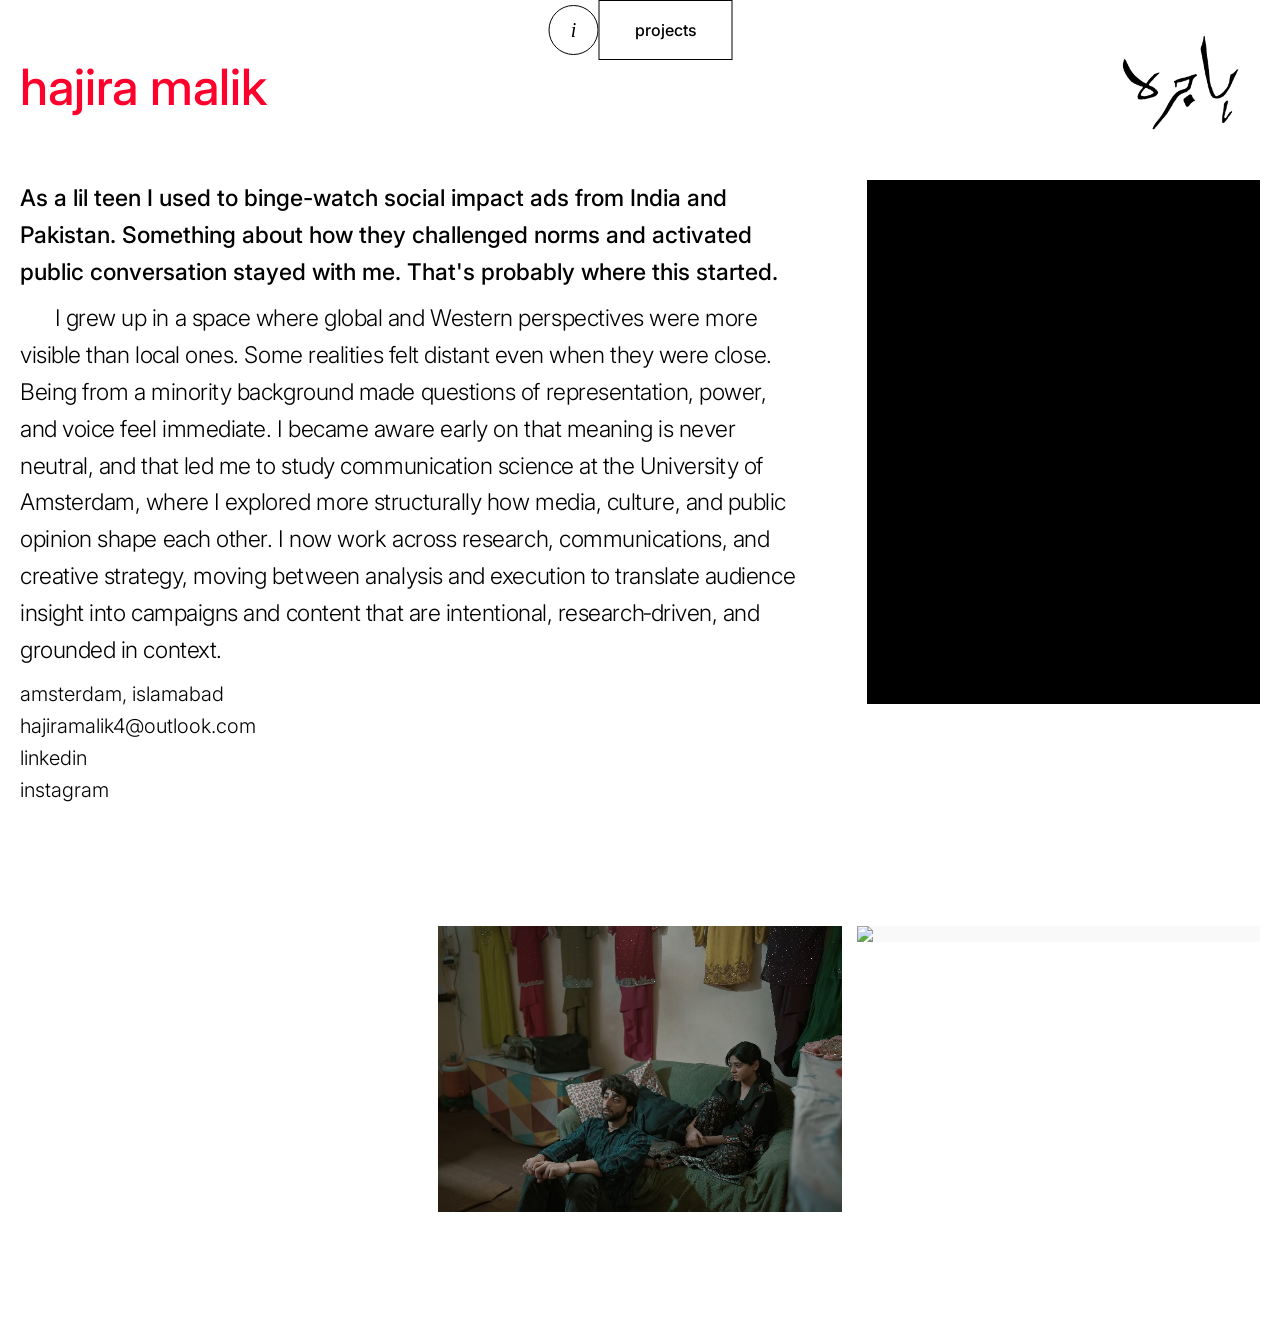
==== about.html @ e4015e8f "abc" ====
<!DOCTYPE html>
<html lang="en">

<head>
    <meta charset="UTF-8">
    <meta name="viewport" content="width=device-width, initial-scale=1.0">
    <title>hajira malik — about</title>
    <link rel="stylesheet" href="style.css">
</head>

<body class="about-page">

    <div class="layout">

        <!-- Fixed Corner Elements -->
        <div class="fixed-element top-right">
            <img src="images/urdu_name_correct.png" alt="Hajira Malik in Urdu" class="urdu-name-img">
        </div>

        <div class="fixed-element top-left">
            <div class="english-name">hajira malik
                <div class="pronunciation-tooltip">pronounced <s>hajeera</s> haj-ra<br>
                    <span class="def-italic">emigration, flight</span>
                </div>
            </div>
        </div>

        <!-- Boxed Navigation (Global) -->
        <nav class="boxed-nav">
            <a href="about.html" class="nav-box icon-box">i</a>
            <a href="index.html" class="nav-box link-box">projects</a>
        </nav>

        <main class="about-container">
            <!-- Main Top Grid -->
            <div class="about-top-grid">

                <!-- Column 1: Bio -->
                <div class="about-bio-col">
                    <p>As a lil teen I used to binge-watch social impact ads from India and Pakistan. Something about
                        how they challenged norms and activated public conversation stayed with me. That's probably
                        where this started.
                    </p>
                    <p class="about-sectionIndent">
                        I grew up in a space where global and Western perspectives were more visible than local ones.
                        Some realities felt distant even when they were close. Being from a minority background made
                        questions of representation, power, and voice feel immediate. I became aware early on that
                        meaning is never neutral, and that led me to study communication science at the University of
                        Amsterdam, where I explored more structurally how media, culture, and public opinion shape each
                        other. I now work across research, communications, and creative strategy, moving between
                        analysis and execution to translate audience insight into campaigns and content that are
                        intentional, research‑driven, and grounded in context.
                    </p>
                    <div class="about-contact" style="margin-top: 10px;">
                        amsterdam, islamabad<br>
                        <a href="mailto:hajiramalik4@outlook.com">hajiramalik4@outlook.com</a><br>
                        <a href="https://www.linkedin.com/in/hajiramalik" target="_blank">linkedin</a><br>
                        <a href="https://www.instagram.com/hajiraa.malik/" target="_blank">instagram</a>
                    </div>
                </div>



                <!-- Column 3: Video Block -->
                <div class="about-img-col">
                    <a href="https://youtu.be/-_3PZiXKd8U?si=nVyexoThPWmWG-Qh" target="_blank" class="about-video-link">
                        <div class="about-video-block">
                            <video muted loop playsinline>
                                <source src="images/straatvolkunst2025.mp4" type="video/mp4">
                            </video>
                        </div>
                    </a>
                </div>
            </div>

            <!-- Bottom Moodboard Gallery -->
            <section class="moodboard-section">
                <div class="moodboard-grid">
                    <div class="moodboard-item" <img src="images/JOYLAND.jpg">
                    </div>
                    <div class="moodboard-item" data-artist="Pakeezah" data-title="Aik Aur Pakeezah" data-year="2024"
                        data-medium="Mixed Media" data-dims="Square">
                        <img src="images/aikaurpakeezah.jpg">
                    </div>
                    <div class="moodboard-item" data-artist="Mood Section" data-title="Exhibition Observation"
                        data-year="2025" data-medium="Photography" data-dims="Variable">
                        <img src="images/about_1.JPG">
                    </div>
                
                </div>
            </section>
        </main>
    </div>

    </div>

    <!-- Moodboard Lightbox Viewer -->
    <div id="moodboard-lightbox" class="lightbox-overlay">
        <span class="lightbox-close">&times;</span>
        <div class="lightbox-main">
            <div class="lightbox-content">
                <img id="lightbox-img" src="" alt="">
                <video id="lightbox-video" src="" autoplay muted loop playsinline></video>
                <div id="lightbox-caption" class="lightbox-caption"></div>
            </div>
            <div class="lightbox-nav">
                <button id="lightbox-prev" class="nav-arrow">&lt;</button>
                <button id="lightbox-next" class="nav-arrow">&gt;</button>
            </div>
        </div>
    </div>

    <script src="script.js"></script>
</body>

</html>
---- style.css ----
@import url('https://fonts.googleapis.com/css2?family=Inter:wght@400;500;600;700&family=Noto+Nastaliq+Urdu:wght@400;700&display=swap');

:root {
    --bg-color: #ffffff;
    --text-color: #000000;
    --highlight-color: #C2B6C6;
    --gray-text: #D1D1D1;
    --font-inter: 'Inter', sans-serif;
    --font-urdu: 'Noto Nastaliq Urdu', serif;
}

/* Base Styles */
* {
    margin: 0;
    padding: 0;
    box-sizing: border-box;
    -webkit-font-smoothing: antialiased;
}

::selection {
    background: transparent;
    color: #FF0000;
}

/* Specific exclusions for non-selectable text */
.english-name,
.urdu-name-img,
.project-title-neutral,
.urdu-font {
    user-select: none;
    -webkit-user-select: none;
}

body {
    background-color: var(--bg-color);
    color: var(--text-color);
    font-family: var(--font-inter);
    font-weight: 500;
    /* Medium for body */
    line-height: 1.5;
    -webkit-font-smoothing: antialiased;
    overflow-x: hidden;
}

h1,
h2,
h3,
.bold {
    font-weight: 700;
    /* Bold/Semi-bold for headers */
}

a {
    text-decoration: none;
    color: inherit;
}

/* Layout */
.layout {
    width: 100vw;
    min-height: 100vh;
    padding: 100px 0 10px 0;
    position: relative;
    /* Extra top padding to clear the fixed nav */
    justify-self: end;

}

/* Fixed Elements */
.fixed-element {
    position: fixed;
    z-index: 100;
}

.top-right {
    top: 20px;
    right: 20px;
    /* Standardized to match gallery/content margins */
    position: absolute !important;
    z-index: 2000;
}

.top-left {
    top: 50px;
    left: 20px;
    /* Symmetric placement */
    position: absolute !important;
    z-index: 2000;
}

/* English Name & Hover Tooltip */
.english-name-wrapper {
    text-align: left;
}

.english-name {
    font-family: var(--font-inter);
    font-size: 50px;
    font-weight: 500;
    text-transform: lowercase;
    color: #fe002c;
    cursor: pointer;
    position: relative;
    display: inline-block;
}

.pronunciation-tooltip {
    visibility: hidden;
    opacity: 0;
    position: absolute;
    top: 100%;
    left: 0;
    width: max-content;
    font-family: var(--font-inter);
    font-size: 14px;
    /* ~11-12pt */
    color: black;
    text-align: left;
    padding-top: 8px;
    transition: opacity 0.3s ease, visibility 0.3s ease;
    line-height: 1;
    white-space: pre-line;
}

.english-name:hover .pronunciation-tooltip {
    visibility: visible;
    opacity: 1;
}

.def-italic {
    font-style: italic;
}

.bottom-right {
    bottom: 30px;
    right: 40px;
    position: fixed;
    z-index: 2000;
}

.urdu-name-img {
    height: 120px;
    /* Restored size */
    width: auto;
    display: block;
    background: transparent !important;
    padding: 0 !important;
    margin: 0 !important;
}

.menu-ur {
    list-style: none;
    display: flex;
    gap: 30px;
    direction: rtl;
    font-size: 32px;
    font-weight: 700;
    font-family: var(--font-urdu);
}

.urdu-font {
    font-family: var(--font-urdu);
    font-size: 1.2em;
    /* Slightly larger as Nastaliq can appear small */
}

.menu-ur a {
    transition: color 0.2s ease;
}

.menu-ur a:hover {
    color: var(--highlight-color);
}

/* Boxed Navigation Styling (Tillmann Franzen Style) */
.boxed-nav {
    position: fixed;
    top: 0;
    left: 50%;
    transform: translateX(-50%);
    display: flex;
    align-items: center;
    justify-content: center;
    margin: 0;
    padding: 0;
    z-index: 2000;
    /* Above everything */
    background-color: transparent;
    /* Keep it clean */
}

.nav-box {
    height: 60px;
    /* Precise height */
    border: 1px solid black;
    margin-right: -1px;
    /* Collapse borders */
    display: flex;
    align-items: center;
    justify-content: center;
    padding: 0 35px;
    /* Generous horizontal padding */
    font-size: 16px;
    font-weight: 500;
    color: black;
    text-transform: lowercase;
    transition: background-color 0.2s ease, border-color 0.2s ease, color 0.2s ease;
    cursor: pointer;
    background-color: white !important;
    /* Restore white background fill */
}

.nav-box:hover {
    border-color: #fe002c;
    color: #fe002c;
}

.icon-box {
    width: 50px;
    height: 50px;
    border-radius: 50%;
    /* Perfect circle */
    margin-right: 0px;
    /* Space between circle and boxes */
    padding: 0;
    font-family: serif;
    font-style: italic;
    font-size: 20px;
}


.icon-box:hover {
    border-color: #fe002c;
    color: #fe002c;
    background-color: white !important;
}

/* Profile Section */
.profile-section {
    width: 100%;
    padding: 0 5% 20px 5%;
    /* Aligned at 5% */
    display: grid;
    grid-template-columns: 1fr 1fr;
    gap: 80px;
}


.profile-bio {
    font-size: 18px;
    line-height: 1.6;
    color: #333;
}

.profile-bio p {
    margin-bottom: 20px;
}

.profile-bio a {
    font-weight: 400;
    /* Regular weight for links */
}

/* Separator Line (Semiotik style) */
.separator-line {
    width: 50%;
    /* Adjusted for profile-left column roughly */
    height: 0;
    border-bottom: 1px solid black;
    margin-left: 7%;
    /* 5% + 2% inset */
    margin-bottom: 30px;
}

/* Neutral Plus Index Style */
.project-list-neutral {
    padding: 80px 0 0 0;
    /* No padding here to allow full-bleed children */
    text-align: left;
}

.project-entry-neutral {
    display: block;
    margin: 0 0 5px 0;
    width: 100%;
    max-width: none;
    text-align: left;
    white-space: normal;
}

.project-head-neutral {
    display: inline-block;
    max-width: calc(100vw - 10px);
    cursor: pointer;
    text-align: left;
    margin-left: 8px;
    /* Margin matches the divider width to align the box edge */
}

.project-title-neutral {
    display: inline;
    font-family: "Inter", "Helvetica Neue", Arial, sans-serif;
    font-size: clamp(14px, 4vw, 55px);
    font-weight: 400;
    letter-spacing: -0.02em;
    line-height: 1.5;
    color: #1A1A1A;
    --title-rule-color: #1A1A1A;
    /* Correct underlines and dot visible by default */
    text-transform: none;
    padding: 0 1px;
    /* Minimal internal padding as requested */
    border-bottom: 1px solid var(--title-rule-color);
    -webkit-box-decoration-break: clone;
    box-decoration-break: clone;
    transition: background-color 0.2s ease, border-bottom-color 0.2s ease;
}

.brand-prefix {
    color: #d3d3d8;
    /* red colour */
}

.project-title-neutral::after {
    content: "  ●";
    display: inline;
    font-size: 0.8em;
    line-height: 1;
    color: var(--title-rule-color);
    transition: color 0.2s ease;
}

.project-bar-neutral {
    display: none;
}

.project-head-neutral:hover .project-title-neutral,
.project-entry-neutral.is-expanded .project-title-neutral {
    background-color: #d2d2d7;
    color: white;
    /* Use black text on the new highlight color */
    --title-rule-color: #d2d2d7;
}

.project-head-neutral:hover .brand-prefix,
.project-entry-neutral.is-expanded .brand-prefix {
    color: #494749;
}

.project-head-neutral:hover .project-title-neutral::after,
.project-entry-neutral.is-expanded .project-title-neutral::after {
    color: white;
}

.project-head-neutral:focus-visible {
    outline: 2px solid white;
    outline-offset: 2px;
}

/* Staggered Indentation */
.offset-0 {
    margin-left: 0;
}

.offset-40 {
    margin-left: 0;
}

.offset-80 {
    margin-left: 0;
}

/* Projects Section */
.projects-section {
    margin-top: 0;
}

.projects-section .project-head-neutral {
    -webkit-user-select: none;
    user-select: none;
}

/* Neutral.plus–style expandable project panel (full bleed, yellow) */
.project-detail-neutral {
    width: 100vw;
    margin-left: calc(-50vw + 50%) !important;
    position: relative;
    box-sizing: border-box;
    background-color: #d2d2d7;
    color: #000000;
    max-height: 0;
    overflow: hidden;
    transition: max-height 0.6s cubic-bezier(0.4, 0, 0.2, 1);
    padding-bottom: 0;
    /* Fix: removed padding to prevent "purple lines" when closed */
}

.project-detail-neutral-inner {
    width: 100%;
    display: flex;
    flex-direction: column;
    padding-bottom: 8px;
    /* Correct place for bottom lavender margin */
}

/* 11-Column Hard-Grid System */
/* Grid: 8px | 1fr | 1fr | 1fr | 1fr | 8px | 1fr | 1fr | 1fr | 1fr | 8px */
.neutral-project-grid {
    display: grid;
    grid-template-columns: 8px repeat(4, minmax(0, 1fr)) 8px repeat(4, minmax(0, 1fr)) 8px;
    width: 100%;
}

/* Header Cells (Row 1) */
.neutral-header-cell {
    padding: 20px;
    /* 20px padding all around as requested */
    padding-left: 30px;
    grid-row: 1;
    font-size: 14px;
    font-weight: 500;
    line-height: 1.2;
    text-transform: none;
    white-space: nowrap;
    /* Prevent skills from line-wrapping */
}

/* Content Row (Row 2) */
.neutral-divider-wrap {
    position: relative;
    height: 100%;
    /* This container determines the height of the divider */
}

.neutral-divider-wrap::before {
    content: '';
    position: absolute;
    left: -28px;
    /* Aligns with the 8px grid column */
    top: 0px;
    bottom: 0px;
    width: 8px;
    background-color: #ffffff;
}

/* For the far right divider */
.neutral-divider-wrap.has-right::after {
    content: '';
    position: absolute;
    right: -28px;
    top: 0px;
    bottom: 0px;
    width: 8px;
    background-color: #ffffff;
}

.neutral-content-cell {
    padding: 0 20px;
    grid-row: 2;
}

.neutral-body-text p {
    margin: 0;
    /* Exactly paragraph line spacing between blocks */
}

.neutral-body-text .indent-para {
    text-indent: 1.5em;
    /* Traditional left indent for paragraphs */
}

/* Media Grid - 4 dividers (yellow) and 3 columns (white) */
.neutral-media-grid-container {
    display: grid;
    grid-template-columns: 8px minmax(0, 1fr) 8px minmax(0, 1fr) 8px minmax(0, 1fr) 8px;
    width: 100%;
    margin-top: 2px;
    /* 2px spacing between content and media */
    background-color: #d2d2d7;
}

.m-v-divider {
    background-color: #d2d2d7;
    grid-row: 1;
}

.m-v-1 {
    grid-column: 1;
}

.m-v-2 {
    grid-column: 3;
}

.m-v-3 {
    grid-column: 5;
}

.m-v-4 {
    grid-column: 7;
}

.neutral-media-tile {
    background-color: #ffffff;
    min-height: 0;
    height: auto;
    align-self: start;
    width: 100%;
    position: relative;
    overflow: hidden;
}


/* Typography & Details */
.neutral-project-title {
    font-size: 34px;
    /* Reduced specific font size */
    font-weight: 400;
    /* Normal weight */
    line-height: 0.85;
    letter-spacing: -0.05em;
    text-transform: none;
    margin: 0;
}

.neutral-body-text {
    font-size: 16px;
    line-height: 1.6;
    font-weight: 400;
    color: #000000;
}

/* Responsive adjustments */
@media (max-width: 900px) {
    .neutral-project-grid {
        grid-template-columns: 8px 1fr 8px;
    }

    .neutral-header-cell {
        grid-column: 2 !important;
        grid-row: auto;
    }

    .neutral-v-divider {
        grid-row: span 10;
    }

    .neutral-content-cell {
        grid-column: 2 !important;
        grid-row: auto;
    }

    .v-divider-middle {
        display: none;
    }

    .neutral-media-grid-container {
        grid-template-columns: 8px 1fr 8px;
    }
}

.project-list {
    display: flex;
    flex-direction: column;
}

.project-item {
    border-bottom: 1px solid transparent;
    /* Optional divider placeholder */
}

.project-row {
    width: 100vw;
    padding: 10px 5%;
    /* Tight vertical padding */
    background-color: transparent;
    transition: background-color 0.2s ease;
    display: flex;
    align-items: center;
    cursor: pointer;
}

.project-item.expanded .project-row {
    background-color: var(--highlight-color);
}

.project-row:hover {
    background-color: #d2d2d7;
}

.project-title {
    font-size: 28px;
    font-weight: 700;
    color: black;
    text-transform: lowercase;
}

/* Project Details Section */
.project-detail {
    background-color: var(--highlight-color);
    max-height: 0;
    overflow: hidden;
    transition: max-height 0.4s ease-out;
    width: 100vw;
}

.detail-inner {
    padding: 20px 0 60px 0;
}

/* Info Bar */
.info-bar {
    display: grid;
    grid-template-columns: 1fr 1fr;
    gap: 80px;
    padding: 12px 5%;
    border-top: 1px solid black;
    border-bottom: 1px solid black;
    margin-bottom: 50px;
}

.info-item .label {
    display: block;
    font-size: 10px;
    font-weight: 700;
    text-transform: uppercase;
    color: black;
    margin-bottom: 4px;
}

.info-item .value {
    font-size: 16px;
    font-weight: 400;
    color: black;
}

/* Content Split */
.detail-content {
    display: flex;
    padding: 0 5%;
    gap: 80px;
}

.content-left {
    flex: 0 0 40%;
}

.content-right {
    flex: 0 0 60%;
}

.impact-statement {
    font-size: 40px;
    font-weight: 700;
    line-height: 1.1;
    color: black;
    margin-bottom: 30px;
}

.project-description {
    font-size: 18px;
    line-height: 1.6;
    color: black;
}

.project-image {
    width: 100%;
    height: auto;
    margin-top: 30px;
}

.project-links {
    margin-top: 40px;
}

.project-link {
    display: inline-block;
    font-size: 16px;
    font-weight: 600;
    text-decoration: underline;
    text-underline-offset: 4px;
    transition: color 0.2s ease;
}

.project-link:hover {
    color: white;
    /* Contrast against yellow */
}

/* Home Page: Random Gallery */
.home-page .layout {
    padding: 0;
    overflow: hidden;
    /* Crop overflow */
}

.gallery-bleed {
    display: flex;
    flex-direction: row;
    /* Grow to the right */
    align-items: flex-end;
    /* Align older items to the bottom */
    height: 100vh;
    width: 100vw;
    background-color: var(--bg-color);
    overflow: hidden;
    /* Crop overflow */
}

.gallery-item {
    height: 100vh;
    /* Default height */
    width: auto;
    overflow: hidden;
    position: relative;
    border: none;
    margin: 0;
    padding: 0;
    flex-shrink: 0;
    transition: height 0.6s cubic-bezier(0.4, 0, 0.2, 1);
}

.gallery-item.old {
    height: 40vh;
    /* Shrunk size for previous items */
}

.gallery-item img,
.gallery-item video {
    height: 100%;
    width: auto;
    display: block;
}

/* About Page Redesign (Heerz Tooya style) */
.about-page {
    background-color: #ffffff !important;
    color: black;
    /* Hide scrollbar while keeping functionality */
    -ms-overflow-style: none;
    /* IE and Edge */
    scrollbar-width: none;
    /* Firefox */
}

.about-page::-webkit-scrollbar {
    display: none;
    /* Chrome, Safari and Opera */
}

.video-hover-tile video {
    width: 100%;
    display: block;
    pointer-events: none;
    /* keeps link clickable */
}

.project-video-hover {
    position: relative;
    width: 100%;
    overflow: hidden;
    cursor: pointer;
}

.project-video-hover video {
    width: 100%;
    display: block;
    object-fit: cover;
}

#bg-video,
#bg-image {
    display: none;
}

.about-page .boxed-nav .nav-box {
    background-color: white !important;
    border-color: black;
    color: black;
}

.about-page .boxed-nav .nav-box:hover {
    border-color: #fe002c;
    color: #fe002c;
}

/* Container for minimalist about layout */
.about-container {
    padding: 80px 20px 100px 20px;
    /* 80px top = 60px nav + 20px gap. 28px side margin matches Projects content */
    display: flex;
    flex-direction: column;
    gap: 20px;
    /* spacing between blocks */
}

.about-section {
    font-size: clamp(14px, 4vw, 24px);
    /* Large, responsive typography */
    font-weight: 300;
    line-height: 1.5;
    letter-spacing: -0.02em;
    max-width: none;
    text-align: justify;
}

.about-section p {
    padding: 0px 100px 0px 100px;
    font-size: clamp(14px, 4vw, 23px);
    font-weight: 300;
}

.about-sectionIndent {
    font-size: clamp(14px, 4vw, 23px);
    font-weight: 300;
    line-height: 1.6;
    letter-spacing: -0.02em;
    text-indent: 1.5em;
    /* Significant indent after first paragraph */
    text-align: left;
}

.about-contact {
    font-size: clamp(14px, 4vw, 20px);
    font-weight: 300;
    line-height: 1.6;
    margin-top: 0;
    /* Margin handled by parent wrapper */
}

.about-contact a:hover {
    color: #fe002c;
}

/* Row-based layout for contact and bleeding media */
.contact-media-wrapper {
    display: flex;
    justify-content: space-between;
    align-items: flex-start;
    /* Aligns contact info at the top, directly below the text */
    margin-top: 0;
    gap: 10px;
    width: 100%;
}

.about-media-bleed {
    flex: 0 0 70%;
    /* Expanded width to be closer to contact text */
    aspect-ratio: 4 / 3;
    margin-right: -28px;
    /* Bleeds out of the 28px container padding to reach screen edge */
    background-color: transparent;
    overflow: hidden;
}

.about-media-bleed video,
.about-media-bleed img {
    width: 100%;
    height: 100%;
    object-fit: cover;
    display: block;
}

.about-page .urdu-name-img {
    filter: none;
}

/* Modular Franzen Layout */
#franzen-layout {
    position: absolute;
    top: 0;
    /* Start from the very top */
    left: 0;
    width: 100vw;
    height: 100vh;
    /* Full viewport height */
    overflow-y: auto;
    /* Allow the layout to scroll internally */
    overflow-x: hidden;
    z-index: 10;
    /* Lower than nav-box which is 2000 */
    padding-top: 60px;
    /* Start blocks below the nav initially */
    padding-bottom: 0px;
    /* No extra scrolling room at the bottom */
}

/* Removed redundant local selection styles to favor global red highlight */

.f-row-1 {
    display: flex;
    align-items: flex-end;
    /* Align the bottoms of yellow and magenta */
    width: 100%;
}

.f-window {
    position: relative;
    /* Changed from absolute to prevent overlaps */
    border: 1.5px solid black;
    border-radius: 8px;
    /* lil rounded corners */
    box-sizing: border-box;
    display: flex;
    flex-direction: column;
    padding: 20px;
    transition: opacity 0.3s ease;
    height: fit-content;
    /* Grow infinitely to fit content */
}

/* Hide scrollbars for cleaner look */
#franzen-layout::-webkit-scrollbar,
.f-window::-webkit-scrollbar {
    display: none;
}

#franzen-layout,
.f-window {
    -ms-overflow-style: none;
    /* IE and Edge */
    scrollbar-width: none;
    /* Firefox */
}

.f-window-close {
    position: absolute;
    top: -1.5px;
    right: -1.5px;
    width: 50px;
    height: 50px;
    background: white;
    border: 1.5px solid black;
    border-radius: 8px;
    /* Round edges like the blocks */
    cursor: pointer;
    font-weight: normal;
    /* Normal weight for 'x' */
    font-family: Arial, sans-serif;
    font-size: 24px;
    display: flex;
    /* Center x perfectly */
    align-items: center;
    justify-content: center;
    padding: 0;
    z-index: 20;
    transition: background-color 0.2s ease;
}

.f-window-close:hover {
    background: #f0f0f0;
}

.f-content {
    font-size: clamp(20px, 2.5vw, 36px);
    font-weight: 500;
    line-height: 1.1;
    letter-spacing: -0.02em;
    margin: 30px 10px 10px 10px;
    /* 10px margin left/right as requested */
    color: black;
}

.f-red .f-content {
    font-size: clamp(16px, 1.8vw, 24px);
    /* Smaller text for red block */
}

.f-contact {
    font-size: clamp(16px, 1.8vw, 24px);
    line-height: 1.3;
}

.f-contact a {
    color: black;
    text-decoration: none;
}

.f-contact a:hover {
    text-decoration: underline;
}

.f-image-wrapper {
    margin: 30px 0 0 0;
    flex: 1;
    display: flex;
    justify-content: center;
    align-items: center;
}

.f-image {
    max-width: 100%;
    max-height: 100%;
    object-fit: contain;
}


/* Responsive */
@media (max-width: 900px) {
    .profile-section {
        grid-template-columns: 1fr;
        gap: 40px;
    }

    .main-header {
        flex-direction: column;
        align-items: flex-start;
        gap: 5px;
    }

    .bottom-right {
        position: relative;
        text-align: right;
        padding: 20px 5%;
        top: auto;
        right: auto;
        bottom: auto;
    }

    .info-grid {
        grid-template-columns: 1fr;
        gap: 40px;
    }

    .gallery-bleed {
        flex-flow: row wrap;
        /* Stack horizontally on mobile */
        height: auto;
    }

    .gallery-item {
        width: 100vw;
        height: 50vh;
        flex: 0 0 50vh;
    }
}

/* --- Showcase Page (Varvara Godovikova Replica) --- */
.showcase-page {
    background-color: #ffffff !important;
    color: #000000;
    font-family: 'Inter', sans-serif;
    margin: 0;
    padding: 0;
    min-height: 100vh;
    overflow-x: hidden;
    cursor: default;
}

.showcase-nav {
    position: fixed;
    width: 100%;
    z-index: 100;
    font-size: 14px;
    font-weight: 500;
}

.showcase-nav-top {
    top: 20px;
    left: 20px;
}

.showcase-nav-top .nav-links {
    display: flex;
    gap: 15px;
}

.showcase-nav-top a {
    color: #000;
    text-decoration: none;
}

.showcase-container {
    padding: 100px 20px 100px 20px;
    position: relative;
    max-width: 1600px;
    margin: 0 auto;
}

.showcase-bio {
    width: 280px;
    margin-bottom: 80px;
}

.showcase-bio p {
    font-size: 18px;
    line-height: 1.25;
    font-weight: 400;
    margin: 0 0 20px 0;
}

.showcase-bio .social-links a {
    display: block;
    font-size: 14px;
    color: #000;
    text-decoration: none;
    margin-bottom: 5px;
}

.showcase-grid {
    position: relative;
    width: 100%;
    min-height: 800px;
}

.showcase-bg-text {
    position: absolute;
    top: -50px;
    left: 200px;
    width: 700px;
    opacity: 1;
    z-index: 1;
}

.graphic-bg-img {
    width: 100%;
    height: auto;
}

.showcase-project-module {
    position: relative;
    width: fit-content;
    z-index: 10;
    margin-bottom: 120px;
}

.revolution-module {
    margin-left: 500px;
    margin-top: -100px;
}

.project-img {
    max-width: 700px;
    height: auto;
    display: block;
}

.project-meta {
    margin-top: 15px;
}

.meta-title {
    display: block;
    font-size: 14px;
    font-weight: 700;
    margin-bottom: 5px;
}

.meta-sub {
    font-size: 12px;
    color: #000;
    opacity: 0.8;
}

/* Annotation Logic */
.showcase-annotation {
    position: absolute;
    top: 250px;
    left: 1000px;
    z-index: 20;
}

.red-circle {
    width: 60px;
    height: 60px;
    border: 2px solid #FF0000;
    border-radius: 50%;
    display: flex;
    align-items: center;
    justify-content: center;
    color: #000;
    font-weight: 500;
    margin-bottom: 15px;
}

.annotation-line {
    width: 200px;
    height: 100px;
    border-left: 2px solid #FF0000;
    border-bottom: 2px solid #FF0000;
    margin-left: 30px;
    position: absolute;
    top: 30px;
    left: 30px;
    transform: rotate(-15deg);
}

.annotation-text {
    position: absolute;
    top: 120px;
    left: 250px;
    font-size: 12px;
    color: #FF0000;
    line-height: 1.2;
}

/* Footer Nav */
.showcase-nav-bottom {
    bottom: 20px;
    left: 20px;
    right: 20px;
    display: flex;
    justify-content: space-between;
    align-items: flex-end;
    width: calc(100% - 40px);
}

.footer-left {
    display: flex;
    flex-direction: column;
}

.contact-label {
    font-weight: 700;
    margin-bottom: 10px;
}

.contact-links a {
    display: block;
    color: #000;
    text-decoration: none;
    margin-bottom: 3px;
}

.go-up {
    color: #000;
    text-decoration: none;
    font-weight: 700;
}

.buy-link {
    background: #7F7F7F;
    color: #fff;
    padding: 10px 20px;
    border-radius: 40px;
    text-decoration: none;
    font-size: 14px;
}

/* --- Varvara-Inspired About Layout --- */
.about-top-grid {
    display: grid;
    grid-template-columns: 2fr 1fr;
    /* text wider, video smaller */
    gap: 60px;
    margin-bottom: 100px;
    align-items: start;
}

.about-bio-col p {
    font-size: 23px;
    line-height: 1.6;
    margin-bottom: 10px;
    padding: 0 !important;
    /* Override previous container padding */
}

.cv-col {
    font-size: 14px;
    line-height: 1.2;
    font-weight: 300;

}

.cv-section {
    margin-bottom: 10px;
    /* Increased for breathing room */
}

.cv-section h3 {
    font-size: 14px;
    font-weight: 500;
    letter-spacing: -0.6px;
    margin-bottom: 2px;
}

.cv-item {
    margin-bottom: 2px;
    display: block;
}

.cv-sub {
    opacity: 0.7;
    font-size: 13px;
}

/* Side-by-side split for skills/languages */
.cv-split {
    display: grid;
    grid-template-columns: 1fr 1fr;
    gap: 10px;
    margin-bottom: 10px;
}

/* --- About Page Video Overhaul --- */

.about-video-block {
    position: relative;
    width: 100%;
    aspect-ratio: 3 / 4;
    overflow: hidden;
    border: 2px solid black;
    background-color: #000;
    cursor: pointer;
}

.about-video-block video {
    position: absolute;
    width: 100%;
    height: 100%;
    object-fit: cover;
    /* Removed rotation to allow standard 4:3 landscape crop from 16:9 source */
}

/* --- About Page Interaction Modes --- */
.about-page {
    transition: color 0.3s ease;
}

/* Moodboard Collage */
.moodboard-section {
    margin-top: 0px;
    padding-top: 0px;
}

.moodboard-header {
    font-size: clamp(18px, 3vw, 24px);
    text-transform: uppercase;
    margin-bottom: 40px;
    font-weight: 500;
}

.moodboard-grid {
    column-count: 3;
    column-gap: 15px;
    width: 100%;
}

.moodboard-item {
    break-inside: avoid;
    margin-bottom: 15px;
    position: relative;
    background: #f9f9f9;
}

.mb-short {
    max-height: 400px;
    overflow: hidden;
}

.moodboard-item img,
.moodboard-item video {
    width: 100%;
    height: auto;
    display: block;
    filter: grayscale(0%);
    transition: filter 0.3s ease, transform 0.5s ease;
}

.mb-small {
    padding: 30px 0;
    text-align: center;
    width: 100%;
}

.mb-small img,
.mb-small video {
    width: 60% !important;
    /* Force resize within masonry column */
    max-width: 250px;
    margin: 0 auto;
    display: block;
}

/* Grid helper classes removed */

@media (max-width: 1100px) {
    .about-container {
        padding: 100px 20px;
    }

    .about-top-grid {
        grid-template-columns: 1fr 1fr;
    }

    .about-video-block {
        grid-column: span 2;
        max-width: 400px;
        margin: 0 auto;
    }
}

@media (max-width: 768px) {
    .about-top-grid {
        grid-template-columns: 1fr;
    }

    .moodboard-grid {
        grid-template-columns: repeat(2, 1fr);
    }
}

/* Adjusting layout for Projects Page specifically */
.projects-page .projects-section {
    padding: 20px 0 0 0;
    /* Flush with edge, padding inside title will match divider */
}

.projects-page .layout {
    padding-left: 0;
    padding-top: 100px;
}

@media (max-width: 900px) {
    .projects-page .projects-section {
        padding-left: 0px;
        /* Standard padding on mobile */
    }

    .fixed-element.bottom-left {
        position: relative !important;
        margin-top: 40px;
        left: 0;
        bottom: 0;
        padding: 0 20px;
    }
}

/* --- Moodboard Lightbox Viewer --- */
.lightbox-overlay {
    position: fixed;
    top: 0;
    left: 0;
    width: 100vw;
    height: 100vh;
    background-color: #ffffff;
    z-index: 5000;
    display: none;
    justify-content: center;
    align-items: center;
}

.lightbox-main {
    position: relative;
    width: 100%;
    height: 100%;
    display: flex;
    flex-direction: column;
    justify-content: center;
    align-items: center;
}

.lightbox-content {
    max-width: 90vw;
    max-height: 80vh;
    display: flex;
    flex-direction: column;
    align-items: center;
    justify-content: center;
}

.lightbox-content img,
.lightbox-content video {
    max-width: 100%;
    max-height: 70vh;
    object-fit: contain;
    margin-bottom: 20px;
    display: none;
    /* Controlled by JS */
}

.lightbox-caption {
    text-align: center;
    font-family: var(--font-inter);
    color: #000;
    width: 100%;
}

.lightbox-caption .artist {
    font-weight: 700;
    text-transform: uppercase;
    font-size: 14px;
    display: block;
    margin-bottom: 4px;
}

.lightbox-caption .title {
    font-style: italic;
    font-size: 13px;
    display: block;
}

.lightbox-caption .meta {
    font-size: 12px;
    opacity: 0.7;
    display: block;
    margin-top: 4px;
}

.lightbox-close {
    position: absolute;
    top: 30px;
    right: 30px;
    background: none;
    border: none;
    font-family: 'Inter', sans-serif;
    font-weight: 200;
    font-size: 35px;
    /* The X is usually slightly smaller than arrows */
    cursor: pointer;
    z-index: 5100;
    line-height: 1;
}

.lightbox-nav {
    position: absolute;
    top: 50%;
    width: 100%;
    display: flex;
    justify-content: space-between;
    padding: 0 40px;
    transform: translateY(-50%);
    pointer-events: none;
}

.nav-arrow {
    background: none;
    border: none;
    pointer-events: auto;
    opacity: 1;
    transition: opacity 0.2s;
    font-family: 'Inter', sans-serif;
    font-weight: 200;
    font-size: 45px;
}

@media (max-width: 900px) {
    .moodboard-grid {
        column-count: 2;
    }
}

@media (max-width: 600px) {
    .moodboard-grid {
        column-count: 1;
    }
}
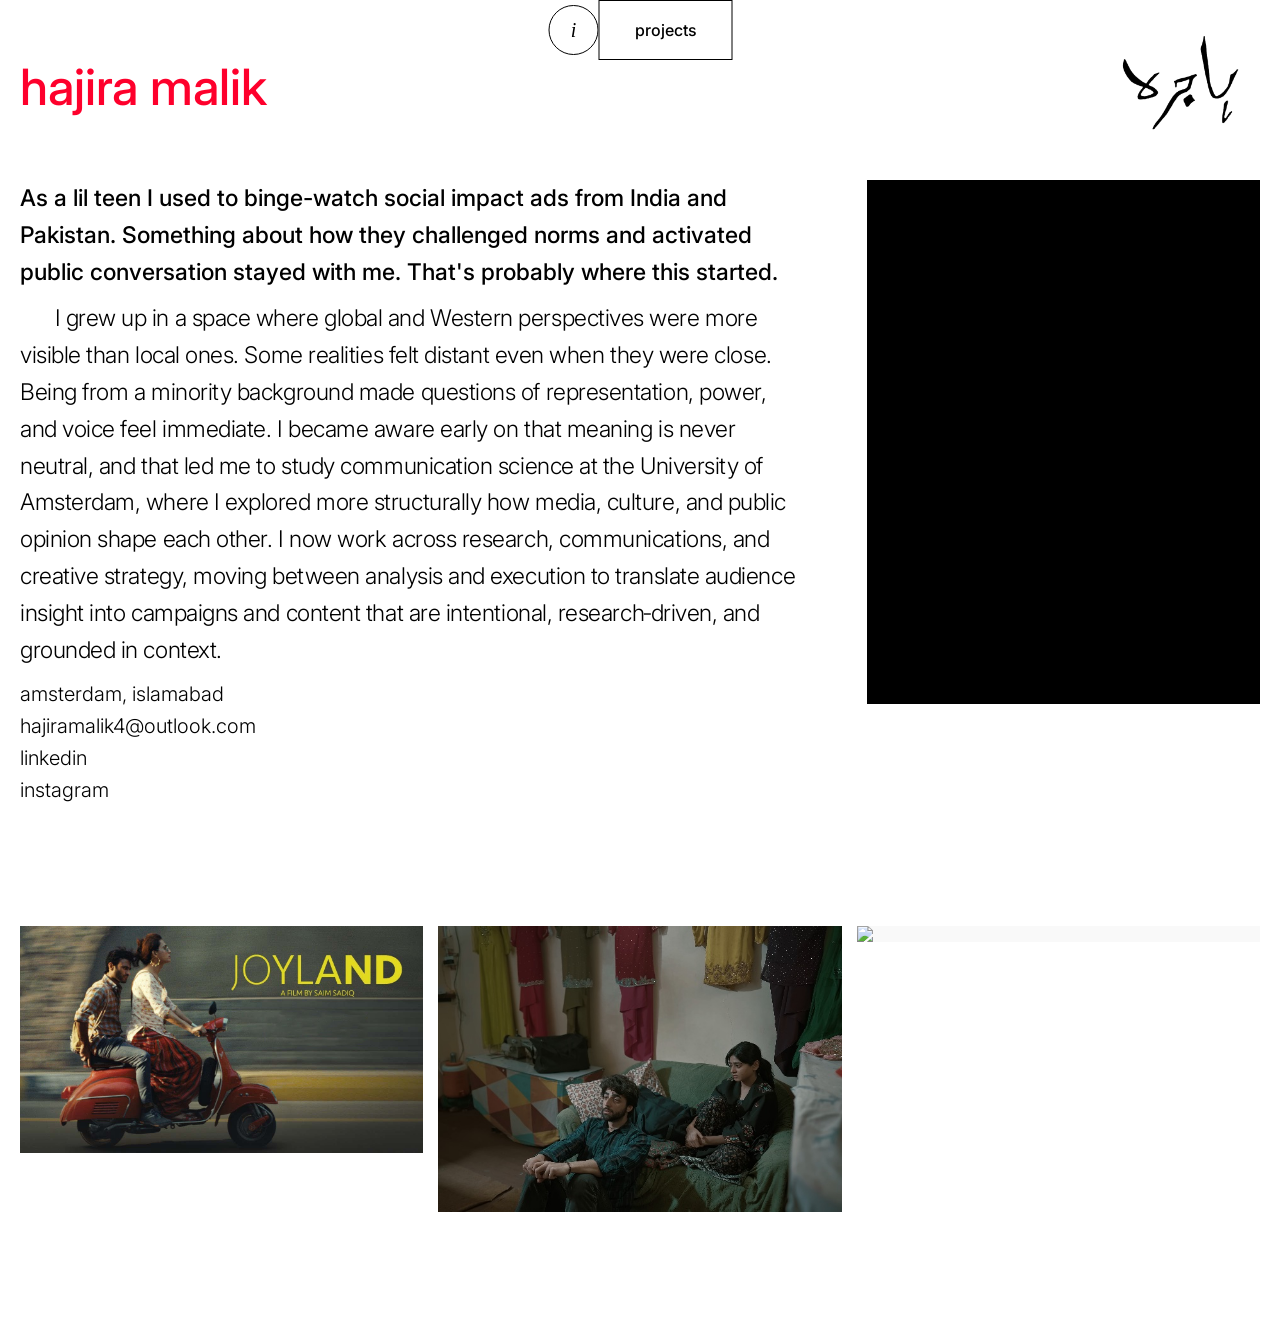
==== commit 03c1fd26: "abc" ====
--- a/about.html
+++ b/about.html
@@ -76,7 +76,8 @@
             <!-- Bottom Moodboard Gallery -->
             <section class="moodboard-section">
                 <div class="moodboard-grid">
-                    <div class="moodboard-item" <img src="images/JOYLAND.jpg">
+                    <div class="moodboard-item" data-dims="16:9">
+                        <img src="images/JOYLAND.jpg">
                     </div>
                     <div class="moodboard-item" data-artist="Pakeezah" data-title="Aik Aur Pakeezah" data-year="2024"
                         data-medium="Mixed Media" data-dims="Square">
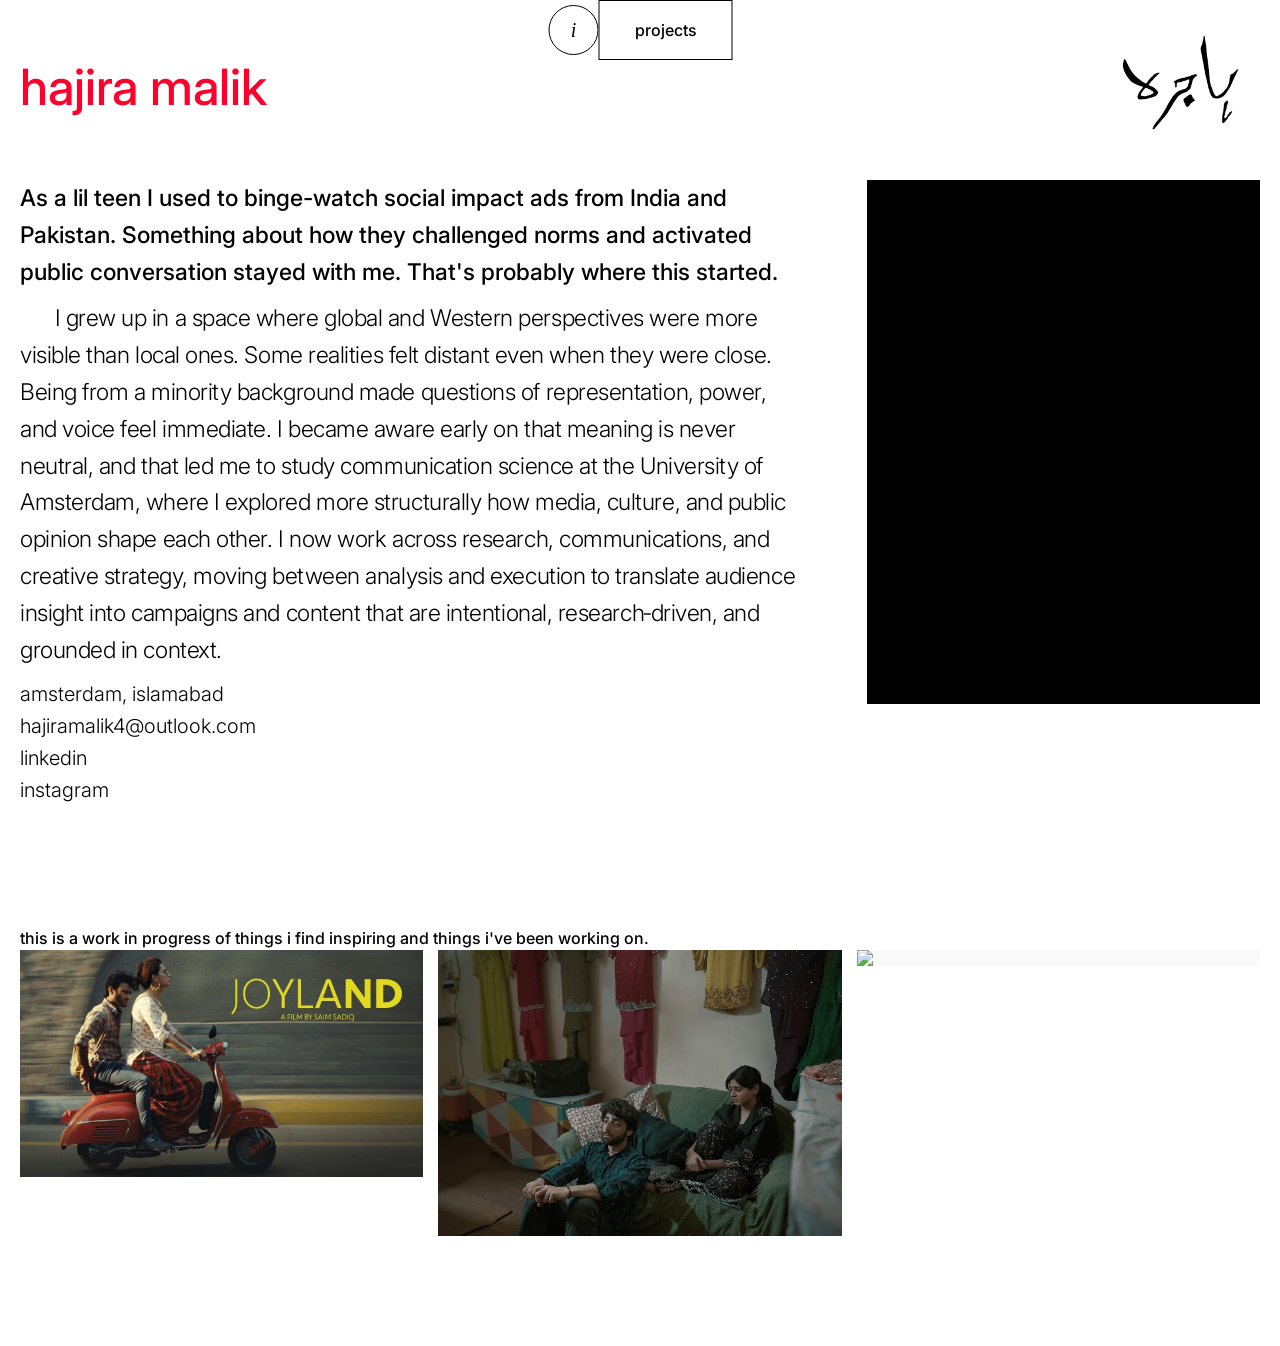
==== commit 9d2dc4f7: "abc" ====
--- a/about.html
+++ b/about.html
@@ -74,17 +74,16 @@
             </div>
 
             <!-- Bottom Moodboard Gallery -->
-            <section class="moodboard-section">
+            <section class="moodboard-section"> 
+                <p>this is a work in progress of things i find inspiring and things i've been working on.</p>
                 <div class="moodboard-grid">
-                    <div class="moodboard-item" data-dims="16:9">
+                    <div class="moodboard-item">
                         <img src="images/JOYLAND.jpg">
                     </div>
-                    <div class="moodboard-item" data-artist="Pakeezah" data-title="Aik Aur Pakeezah" data-year="2024"
-                        data-medium="Mixed Media" data-dims="Square">
+                    <div class="moodboard-item">
                         <img src="images/aikaurpakeezah.jpg">
                     </div>
-                    <div class="moodboard-item" data-artist="Mood Section" data-title="Exhibition Observation"
-                        data-year="2025" data-medium="Photography" data-dims="Variable">
+                    <div class="moodboard-item">
                         <img src="images/about_1.JPG">
                     </div>
                 
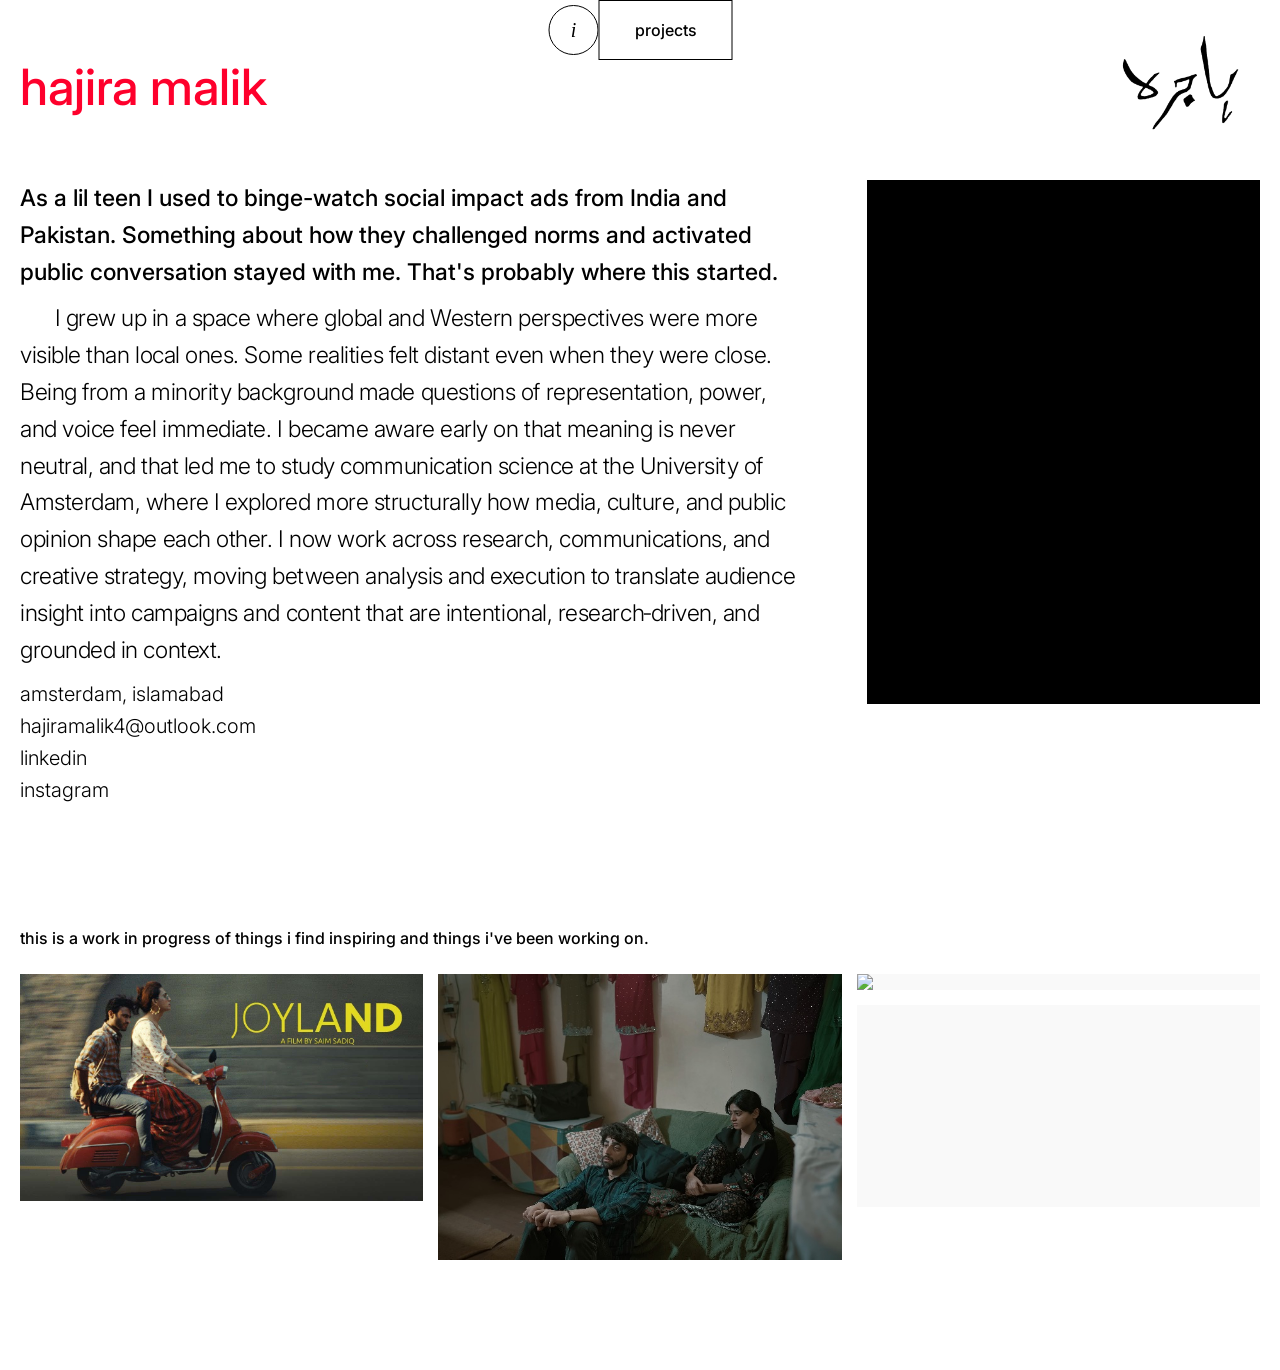
==== commit 4df67cf9: "abc" ====
--- a/about.html
+++ b/about.html
@@ -75,7 +75,7 @@
 
             <!-- Bottom Moodboard Gallery -->
             <section class="moodboard-section"> 
-                <p>this is a work in progress of things i find inspiring and things i've been working on.</p>
+                <p>this is a work in progress of things i find inspiring and things i've been working on.<br><br></p>
                 <div class="moodboard-grid">
                     <div class="moodboard-item">
                         <img src="images/JOYLAND.jpg">
@@ -86,7 +86,9 @@
                     <div class="moodboard-item">
                         <img src="images/about_1.JPG">
                     </div>
-                
+                     <div class="moodboard-item">
+                        <video src="images/azaadi.mp4" muted loop playsinline></video>
+                    </div>
                 </div>
             </section>
         </main>
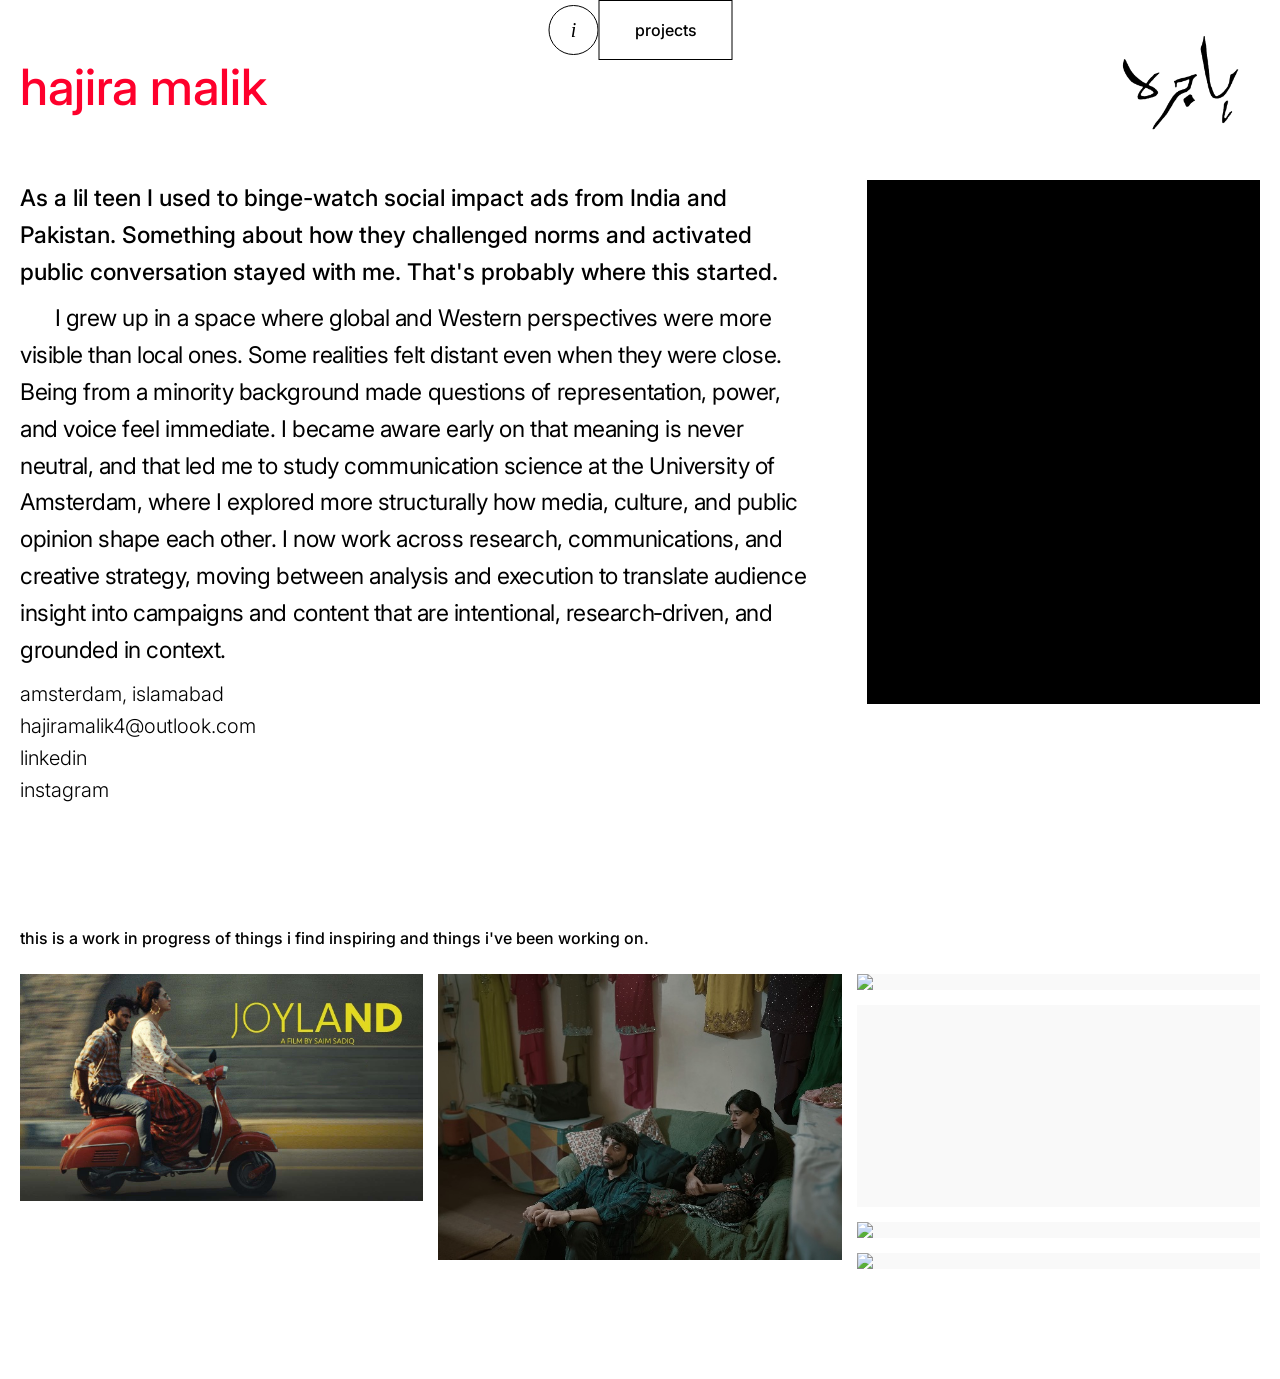
==== commit 8a2f60ac: "abc" ====
--- a/about.html
+++ b/about.html
@@ -87,7 +87,13 @@
                         <img src="images/about_1.JPG">
                     </div>
                      <div class="moodboard-item">
-                        <video src="images/azaadi.mp4" muted loop playsinline></video>
+                        <video src="images/azaadi.mp4" muted loop playsinline a hred=""></video>
+                    </div>
+                    <div class="moodboard-item">
+                        <img src="images/ascii_mob.png">
+                    </div>
+                    <div class="moodboard-item">
+                        <img src="images/organicshapes.png">
                     </div>
                 </div>
             </section>
--- a/style.css
+++ b/style.css
@@ -812,7 +812,7 @@
 
 .about-sectionIndent {
     font-size: clamp(14px, 4vw, 23px);
-    font-weight: 300;
+    font-weight: 400;
     line-height: 1.6;
     letter-spacing: -0.02em;
     text-indent: 1.5em;
@@ -825,6 +825,7 @@
     font-weight: 300;
     line-height: 1.6;
     margin-top: 0;
+    font-style: bold;
     /* Margin handled by parent wrapper */
 }
 
